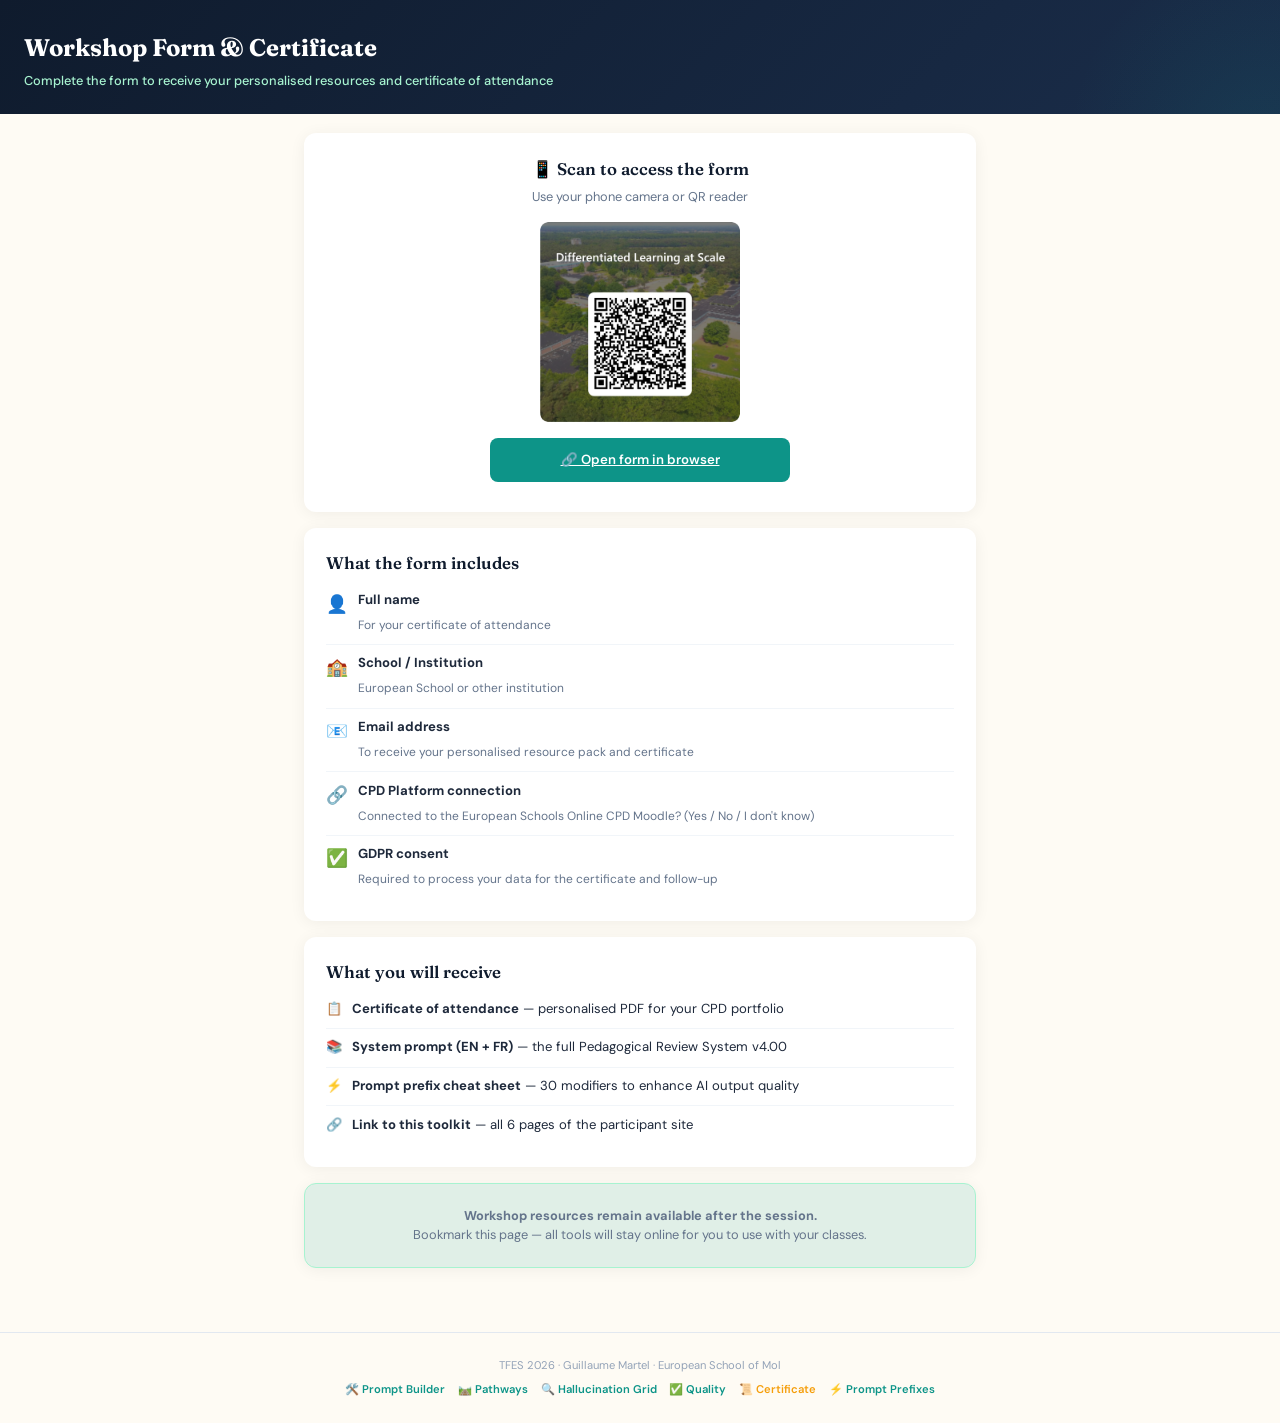
==== 04-certificate.html @ 09e6e5f2 "Add files via upload" ====
<!DOCTYPE html>
<html lang="en">
<head>
<meta charset="UTF-8">
<meta name="viewport" content="width=device-width, initial-scale=1.0">
<title>TFES 2026 &mdash; Workshop Form &amp; Certificate</title>
<link rel="stylesheet" href="assets/style.css">
</head>
<body>
<div class="header">
  <h1>Workshop Form &amp; Certificate</h1>
  <div class="subtitle">Complete the form to receive your personalised resources and certificate of attendance</div>
</div>

<div class="container" style="padding-top:1.2rem;">

  <div class="card" style="text-align:center;">
    <div class="card-title">&#128241; Scan to access the form</div>
    <div class="card-desc">Use your phone camera or QR reader</div>
    <img src="assets/qr-form.png" alt="QR code to workshop form" style="width:200px;height:200px;margin:1rem auto;display:block;border-radius:var(--radius-sm);">
    <a href="https://forms.office.com/e/zQyv4zEjBg" target="_blank" class="btn btn-primary" style="max-width:300px;margin:0.5rem auto;display:block;">&#128279; Open form in browser</a>
  </div>

  <div class="card">
    <div class="card-title">What the form includes</div>
    <div style="font-size:0.82rem;line-height:1.9;">
      <div style="display:flex;gap:0.6rem;align-items:flex-start;padding:0.4rem 0;border-bottom:1px solid var(--gray-100);">
        <span style="font-size:1.1rem;">&#128100;</span>
        <div><strong>Full name</strong><br><span style="color:var(--gray-500);font-size:0.75rem;">For your certificate of attendance</span></div>
      </div>
      <div style="display:flex;gap:0.6rem;align-items:flex-start;padding:0.4rem 0;border-bottom:1px solid var(--gray-100);">
        <span style="font-size:1.1rem;">&#127979;</span>
        <div><strong>School / Institution</strong><br><span style="color:var(--gray-500);font-size:0.75rem;">European School or other institution</span></div>
      </div>
      <div style="display:flex;gap:0.6rem;align-items:flex-start;padding:0.4rem 0;border-bottom:1px solid var(--gray-100);">
        <span style="font-size:1.1rem;">&#128231;</span>
        <div><strong>Email address</strong><br><span style="color:var(--gray-500);font-size:0.75rem;">To receive your personalised resource pack and certificate</span></div>
      </div>
      <div style="display:flex;gap:0.6rem;align-items:flex-start;padding:0.4rem 0;border-bottom:1px solid var(--gray-100);">
        <span style="font-size:1.1rem;">&#128279;</span>
        <div><strong>CPD Platform connection</strong><br><span style="color:var(--gray-500);font-size:0.75rem;">Connected to the European Schools Online CPD Moodle? (Yes / No / I don't know)</span></div>
      </div>
      <div style="display:flex;gap:0.6rem;align-items:flex-start;padding:0.4rem 0;">
        <span style="font-size:1.1rem;">&#9989;</span>
        <div><strong>GDPR consent</strong><br><span style="color:var(--gray-500);font-size:0.75rem;">Required to process your data for the certificate and follow-up</span></div>
      </div>
    </div>
  </div>

  <div class="card">
    <div class="card-title">What you will receive</div>
    <div style="font-size:0.82rem;line-height:1.9;">
      <div style="display:flex;gap:0.6rem;padding:0.4rem 0;border-bottom:1px solid var(--gray-100);">
        <span>&#128203;</span><span><strong>Certificate of attendance</strong> &mdash; personalised PDF for your CPD portfolio</span>
      </div>
      <div style="display:flex;gap:0.6rem;padding:0.4rem 0;border-bottom:1px solid var(--gray-100);">
        <span>&#128218;</span><span><strong>System prompt (EN + FR)</strong> &mdash; the full Pedagogical Review System v4.00</span>
      </div>
      <div style="display:flex;gap:0.6rem;padding:0.4rem 0;border-bottom:1px solid var(--gray-100);">
        <span>&#9889;</span><span><strong>Prompt prefix cheat sheet</strong> &mdash; 30 modifiers to enhance AI output quality</span>
      </div>
      <div style="display:flex;gap:0.6rem;padding:0.4rem 0;">
        <span>&#128279;</span><span><strong>Link to this toolkit</strong> &mdash; all 6 pages of the participant site</span>
      </div>
    </div>
  </div>

  <div class="card" style="background:var(--teal-glow);border:1px solid var(--mint);">
    <div class="card-desc" style="margin:0;text-align:center;">
      <strong>Workshop resources remain available after the session.</strong><br>
      Bookmark this page &mdash; all tools will stay online for you to use with your classes.
    </div>
  </div>

</div>
<div class="nav-footer"></div>
<script src="assets/nav.js"></script>
<script>renderNav('04-certificate.html');</script>
</body>
</html>
---- assets/style.css ----
/* === TFES 2026 Resource Pack v2 — Shared Styles === */
@import url('https://fonts.googleapis.com/css2?family=DM+Sans:ital,wght@0,400;0,500;0,600;0,700;1,400&family=Fraunces:ital,opsz,wght@0,9..144,400;0,9..144,600;0,9..144,700;1,9..144,400&display=swap');

:root {
  --navy: #0f1b2d;
  --navy-light: #1a2d4a;
  --navy-mid: #243b5e;
  --teal: #0d9488;
  --teal-light: #14b8a6;
  --teal-glow: rgba(13,148,136,0.12);
  --mint: #a7f3d0;
  --mint-light: #d1fae5;
  --gold: #f59e0b;
  --gold-light: #fbbf24;
  --gold-glow: rgba(245,158,11,0.1);
  --coral: #f43f5e;
  --coral-light: #fda4af;
  --purple: #8b5cf6;
  --purple-light: #c4b5fd;
  --purple-glow: rgba(139,92,246,0.1);
  --cream: #fefbf4;
  --gray-50: #f8fafc;
  --gray-100: #f1f5f9;
  --gray-200: #e2e8f0;
  --gray-300: #cbd5e1;
  --gray-400: #94a3b8;
  --gray-500: #64748b;
  --gray-600: #475569;
  --gray-700: #334155;
  --gray-800: #1e293b;
  --white: #ffffff;
  --radius: 12px;
  --radius-sm: 8px;
  --radius-xs: 4px;
  --shadow: 0 2px 16px rgba(0,0,0,0.06);
  --shadow-md: 0 4px 24px rgba(0,0,0,0.08);
  --shadow-lg: 0 8px 40px rgba(0,0,0,0.12);
}

* { margin:0; padding:0; box-sizing:border-box; }

body {
  font-family: 'DM Sans', -apple-system, sans-serif;
  background: var(--cream);
  color: var(--gray-800);
  line-height: 1.6;
  min-height: 100vh;
  -webkit-font-smoothing: antialiased;
}

/* === HEADER === */
.header {
  background: linear-gradient(135deg, var(--navy) 0%, var(--navy-light) 100%);
  padding: 1.8rem 1.5rem 1.4rem;
  position: relative;
  overflow: hidden;
}
.header::after {
  content:'';
  position:absolute;
  top:-60%;right:-15%;
  width:420px;height:420px;
  background:radial-gradient(circle, var(--teal-glow) 0%, transparent 65%);
  pointer-events:none;
}
.header h1 {
  font-family:'Fraunces',serif;
  color:var(--white);
  font-size:1.5rem;
  font-weight:700;
  position:relative;
  z-index:1;
}
.header .subtitle {
  color:var(--mint);
  font-size:0.8rem;
  margin-top:0.25rem;
  font-weight:500;
  position:relative;
  z-index:1;
}
.badge {
  display:inline-block;
  font-size:0.6rem;
  font-weight:700;
  padding:2px 7px;
  border-radius:20px;
  letter-spacing:0.4px;
  vertical-align:middle;
  margin-left:6px;
}
.badge-teal { background:var(--teal); color:var(--white); }
.badge-gold { background:var(--gold); color:var(--navy); }

/* === CONTAINER === */
.container {
  max-width:720px;
  margin:0 auto;
  padding:1rem 1.5rem 2rem;
}

/* === CARD === */
.card {
  background:var(--white);
  border-radius:var(--radius);
  padding:1.4rem;
  box-shadow:var(--shadow);
  margin-bottom:1rem;
}
.card-title {
  font-family:'Fraunces',serif;
  font-size:1.05rem;
  font-weight:600;
  color:var(--navy);
  margin-bottom:0.25rem;
}
.card-desc {
  font-size:0.8rem;
  color:var(--gray-500);
  margin-bottom:0.9rem;
  line-height:1.5;
}

/* === FORM === */
label {
  display:block;
  font-size:0.72rem;
  font-weight:600;
  color:var(--gray-500);
  margin-bottom:0.3rem;
  text-transform:uppercase;
  letter-spacing:0.5px;
}
input[type="text"],textarea,select {
  width:100%;
  padding:0.65rem 0.85rem;
  border:2px solid var(--gray-200);
  border-radius:var(--radius-sm);
  font-family:'DM Sans',sans-serif;
  font-size:0.88rem;
  color:var(--gray-800);
  background:var(--white);
  transition:border-color 0.2s;
  outline:none;
}
input:focus,textarea:focus,select:focus { border-color:var(--teal); }
textarea { resize:vertical;min-height:80px; }
.field-group { margin-bottom:0.9rem; }
.field-row { display:grid;grid-template-columns:1fr 1fr;gap:0.8rem; }

/* === CHIPS === */
.chip-group { display:flex;flex-wrap:wrap;gap:0.45rem;margin-bottom:0.9rem; }
.chip {
  padding:0.4rem 0.85rem;
  border:2px solid var(--gray-200);
  border-radius:24px;
  font-size:0.78rem;
  font-weight:500;
  cursor:pointer;
  transition:all 0.2s;
  background:var(--white);
  color:var(--gray-500);
  user-select:none;
}
.chip:hover { border-color:var(--teal-light); }
.chip.selected { border-color:var(--teal);background:var(--teal-glow);color:var(--teal);font-weight:600; }
.chip-hint { font-size:0.68rem;color:var(--gray-400);font-style:italic;margin-bottom:0.35rem; }

/* === TOGGLE === */
.toggle-row {
  display:flex;align-items:center;justify-content:space-between;
  padding:0.6rem 0;border-bottom:1px solid var(--gray-100);
}
.toggle-row:last-child { border-bottom:none; }
.toggle-label { font-size:0.83rem;font-weight:500; }
.toggle-sublabel { font-size:0.7rem;color:var(--gray-400); }
.toggle-switch {
  width:42px;height:23px;background:var(--gray-200);border-radius:12px;
  position:relative;cursor:pointer;transition:background 0.2s;flex-shrink:0;
}
.toggle-switch.on { background:var(--teal); }
.toggle-switch::after {
  content:'';position:absolute;top:2px;left:2px;
  width:19px;height:19px;background:var(--white);border-radius:50%;
  transition:transform 0.2s;box-shadow:0 1px 3px rgba(0,0,0,0.15);
}
.toggle-switch.on::after { transform:translateX(19px); }

/* === BUTTONS === */
.btn {
  padding:0.7rem 1.3rem;border:none;border-radius:var(--radius-sm);
  font-family:'DM Sans',sans-serif;font-size:0.83rem;font-weight:600;
  cursor:pointer;transition:all 0.2s;display:inline-flex;align-items:center;
  justify-content:center;gap:0.4rem;
}
.btn-primary { background:var(--teal);color:var(--white);width:100%; }
.btn-primary:hover { background:var(--teal-light);transform:translateY(-1px); }
.btn-primary:disabled { background:var(--gray-200);color:var(--gray-400);cursor:not-allowed;transform:none; }
.btn-gold { background:var(--gold);color:var(--navy);width:100%; }
.btn-gold:hover { background:var(--gold-light);transform:translateY(-1px); }
.btn-secondary { background:transparent;color:var(--teal);border:2px solid var(--teal); }
.btn-ghost { background:transparent;color:var(--gray-500);padding:0.5rem 0.8rem;font-size:0.78rem; }
.btn-row { display:flex;gap:0.7rem;margin-top:0.9rem; }
.btn-row .btn { flex:1; }

/* === OUTPUT BOX === */
.output-box {
  background:var(--navy);color:var(--mint);border-radius:var(--radius);
  padding:1.2rem;font-family:'DM Mono','Courier New',monospace;
  font-size:0.76rem;line-height:1.7;white-space:pre-wrap;word-break:break-word;
  max-height:55vh;overflow-y:auto;position:relative;
}
.copy-btn {
  position:sticky;top:0;float:right;
  background:var(--teal);color:var(--white);border:none;border-radius:6px;
  padding:0.35rem 0.65rem;font-size:0.7rem;font-weight:600;cursor:pointer;
  font-family:'DM Sans',sans-serif;z-index:2;
}
.copy-btn:hover { background:var(--teal-light); }

/* === TAGS === */
.tag-row { display:flex;gap:0.35rem;flex-wrap:wrap; }
.tag { font-size:0.63rem;padding:2px 7px;border-radius:12px;font-weight:600; }
.tag-bloom { background:#ede9fe;color:#5b21b6; }
.tag-udl { background:#ecfdf5;color:#065f46; }
.tag-frugal { background:#fef3c7;color:#92400e; }
.tag-new { background:#fce7f3;color:#9d174d; }

/* === UDL BAR === */
.udl-bar { display:grid;grid-template-columns:1fr 1fr 1fr;gap:0.4rem;margin-bottom:0.9rem; }
.udl-pill { text-align:center;padding:0.45rem;border-radius:var(--radius-sm);font-size:0.68rem;font-weight:600;text-transform:uppercase;letter-spacing:0.3px; }
.udl-repr { background:#dbeafe;color:#1e40af; }
.udl-action { background:#dcfce7;color:#166534; }
.udl-engage { background:#fef3c7;color:#92400e; }

/* === PATHWAY CARDS === */
.pathway-card {
  border-left:4px solid;padding:1rem 1.2rem;border-radius:0 var(--radius-sm) var(--radius-sm) 0;
  margin-bottom:0.7rem;background:var(--white);
}
.pw-discovery { border-color:#22c55e;background:#f0fdf4; }
.pw-standard { border-color:#3b82f6;background:#eff6ff; }
.pw-expert { border-color:#8b5cf6;background:#f5f3ff; }
.pw-autonomy { border-color:#f59e0b;background:#fffbeb; }
.pw-title { font-weight:700;font-size:0.9rem;margin-bottom:0.2rem; }
.pw-bloom { font-size:0.7rem;color:var(--gray-500);margin-bottom:0.4rem; }

/* === PROGRESS === */
.progress-bar { display:flex;gap:3px;margin-bottom:1rem; }
.progress-dot { flex:1;height:4px;border-radius:2px;background:var(--gray-200);transition:background 0.3s; }
.progress-dot.done { background:var(--teal); }
.progress-dot.current { background:var(--gold); }

/* === STEPS (build mode) === */
.step { display:none;animation:fadeIn 0.25s ease; }
.step.active { display:block; }
@keyframes fadeIn { from{opacity:0;transform:translateY(6px)}to{opacity:1;transform:translateY(0)} }

/* === MODE TOGGLE === */
.mode-toggle {
  display:flex;background:var(--white);border-radius:var(--radius);
  box-shadow:var(--shadow-md);margin:-1.1rem 1.5rem 0.8rem;position:relative;z-index:2;overflow:hidden;
}
.mode-btn {
  flex:1;padding:0.75rem 0.4rem;border:none;background:transparent;
  font-family:'DM Sans',sans-serif;font-size:0.78rem;font-weight:600;
  color:var(--gray-400);cursor:pointer;transition:all 0.3s;
}
.mode-btn.active { color:var(--teal);background:var(--teal-glow); }
.mode-icon { font-size:1.1rem;display:block;margin-bottom:1px; }
.mode-label { display:block;font-size:0.67rem; }

/* === LANG TOGGLE === */
.lang-toggle {
  position:absolute;top:0.6rem;right:1rem;z-index:3;
  display:flex;gap:0;border-radius:6px;overflow:hidden;border:1px solid var(--navy-mid);
}
.lang-btn {
  padding:0.25rem 0.6rem;border:none;font-size:0.65rem;font-weight:700;
  cursor:pointer;font-family:'DM Sans',sans-serif;transition:all 0.2s;
}
.lang-btn.active { background:var(--mint);color:var(--navy); }
.lang-btn:not(.active) { background:var(--navy-mid);color:var(--gray-300); }

/* === COLLAPSIBLE === */
.coll-head { display:flex;align-items:center;justify-content:space-between;cursor:pointer;padding:0.5rem 0; }
.coll-head .arrow { transition:transform 0.2s;color:var(--gray-400);font-size:0.9rem; }
.coll-head.open .arrow { transform:rotate(90deg); }
.coll-body { display:none;padding-top:0.4rem; }
.coll-body.open { display:block; }

/* === CHECKLIST (hallucination/quality) === */
.check-zone {
  border-radius:var(--radius);padding:1rem;margin-bottom:0.8rem;
}
.zone-green { background:#f0fdf4;border:1px solid #bbf7d0; }
.zone-yellow { background:#fefce8;border:1px solid #fef08a; }
.zone-orange { background:#fff7ed;border:1px solid #fed7aa; }
.zone-red { background:#fef2f2;border:1px solid #fecaca; }
.check-item {
  display:flex;align-items:flex-start;gap:0.6rem;padding:0.45rem 0;
  border-bottom:1px solid rgba(0,0,0,0.04);font-size:0.82rem;
}
.check-item:last-child { border-bottom:none; }
.check-item input[type="checkbox"] {
  width:18px;height:18px;margin-top:2px;accent-color:var(--teal);flex-shrink:0;cursor:pointer;
}
.zone-title { font-weight:700;font-size:0.85rem;margin-bottom:0.5rem;display:flex;align-items:center;gap:0.4rem; }
.zone-counter { font-size:0.7rem;color:var(--gray-400);font-weight:500; }

/* === TABS === */
.tabs { display:flex;gap:0;border-bottom:2px solid var(--gray-200);margin-bottom:1rem; }
.tab {
  padding:0.6rem 1rem;border:none;background:transparent;
  font-family:'DM Sans',sans-serif;font-size:0.8rem;font-weight:600;
  color:var(--gray-400);cursor:pointer;border-bottom:2px solid transparent;
  margin-bottom:-2px;transition:all 0.2s;
}
.tab.active { color:var(--teal);border-bottom-color:var(--teal); }
.tab-panel { display:none;animation:fadeIn 0.2s ease; }
.tab-panel.active { display:block; }

/* === NAV FOOTER === */
.nav-footer {
  text-align:center;padding:1.5rem;font-size:0.7rem;color:var(--gray-400);
  border-top:1px solid var(--gray-200);margin-top:1rem;
}
.nav-footer a { color:var(--teal);text-decoration:none;font-weight:600; }
.nav-footer a:hover { text-decoration:underline; }
.nav-footer .nav-links { display:flex;justify-content:center;gap:0.8rem;flex-wrap:wrap;margin-top:0.4rem; }
.nav-link-active { color:var(--gold) !important; }

/* === PROGRESS BAR (checklist) === */
.progress-track { height:6px;background:var(--gray-100);border-radius:3px;overflow:hidden;margin-bottom:0.6rem; }
.progress-fill { height:100%;background:var(--teal);border-radius:3px;transition:width 0.4s ease; }

/* === WARNING BOX === */
.warning-box {
  background:#fef3c7;border:1px solid #fde68a;border-radius:var(--radius-sm);
  padding:0.7rem 0.9rem;font-size:0.78rem;color:#92400e;margin-bottom:0.8rem;
}

/* === RESPONSIVE === */

/* Touch targets — all interactive elements ≥ 44px */
.btn { min-height:44px; }
.chip { min-height:40px;display:inline-flex;align-items:center;justify-content:center; }
.tab { min-height:44px; }
.check-item input[type="checkbox"] { width:22px;height:22px;cursor:pointer; }

/* Tabs scroll when too many to fit on narrow screens */
.tabs { overflow-x:auto;-webkit-overflow-scrolling:touch;flex-wrap:nowrap; }
.tab { white-space:nowrap; }

/* Reusable table scroll wrapper */
.table-scroll { overflow-x:auto;-webkit-overflow-scrolling:touch;border-radius:var(--radius-sm); }

/* ── Tablet / large phone (≤ 640px) ── */
@media(max-width:640px) {
  /* Layout */
  .field-row { grid-template-columns:1fr; }
  .header { padding:1.4rem 1.2rem 1.1rem; }
  .header h1 { font-size:1.25rem; }
  .container { padding:0.8rem 1rem 5rem; }

  /* Mode toggle: 4 buttons → 2×2 grid */
  .mode-toggle { margin:-1rem 0.8rem 0.8rem;flex-wrap:wrap; }
  .mode-btn { flex:0 0 50%;min-height:52px;border-bottom:1px solid var(--gray-100); }
  .mode-btn:nth-child(odd) { border-right:1px solid var(--gray-100); }
  .mode-icon { font-size:1rem; }
  .mode-label { font-size:0.65rem; }

  /* Buttons: stack */
  .btn-row { flex-direction:column; }
  .btn-row .btn { flex:none;width:100%; }

  /* UDL bar */
  .udl-bar { grid-template-columns:1fr; }

  /* Cards */
  .card { padding:1rem; }

  /* Chips */
  .chip { padding:0.5rem 0.9rem; }

  /* Output box */
  .output-box { max-height:40vh;font-size:0.73rem; }

  /* Nav footer */
  .nav-footer .nav-links { gap:0.5rem;font-size:0.68rem; }
}

/* ── Small phone (≤ 400px) ── */
@media(max-width:400px) {
  .mode-toggle { margin:-1rem 0.5rem 0.8rem; }
  .container { padding:0.6rem 0.75rem 5rem; }
  .header h1 { font-size:1.1rem; }
  .header .subtitle { font-size:0.74rem; }
}
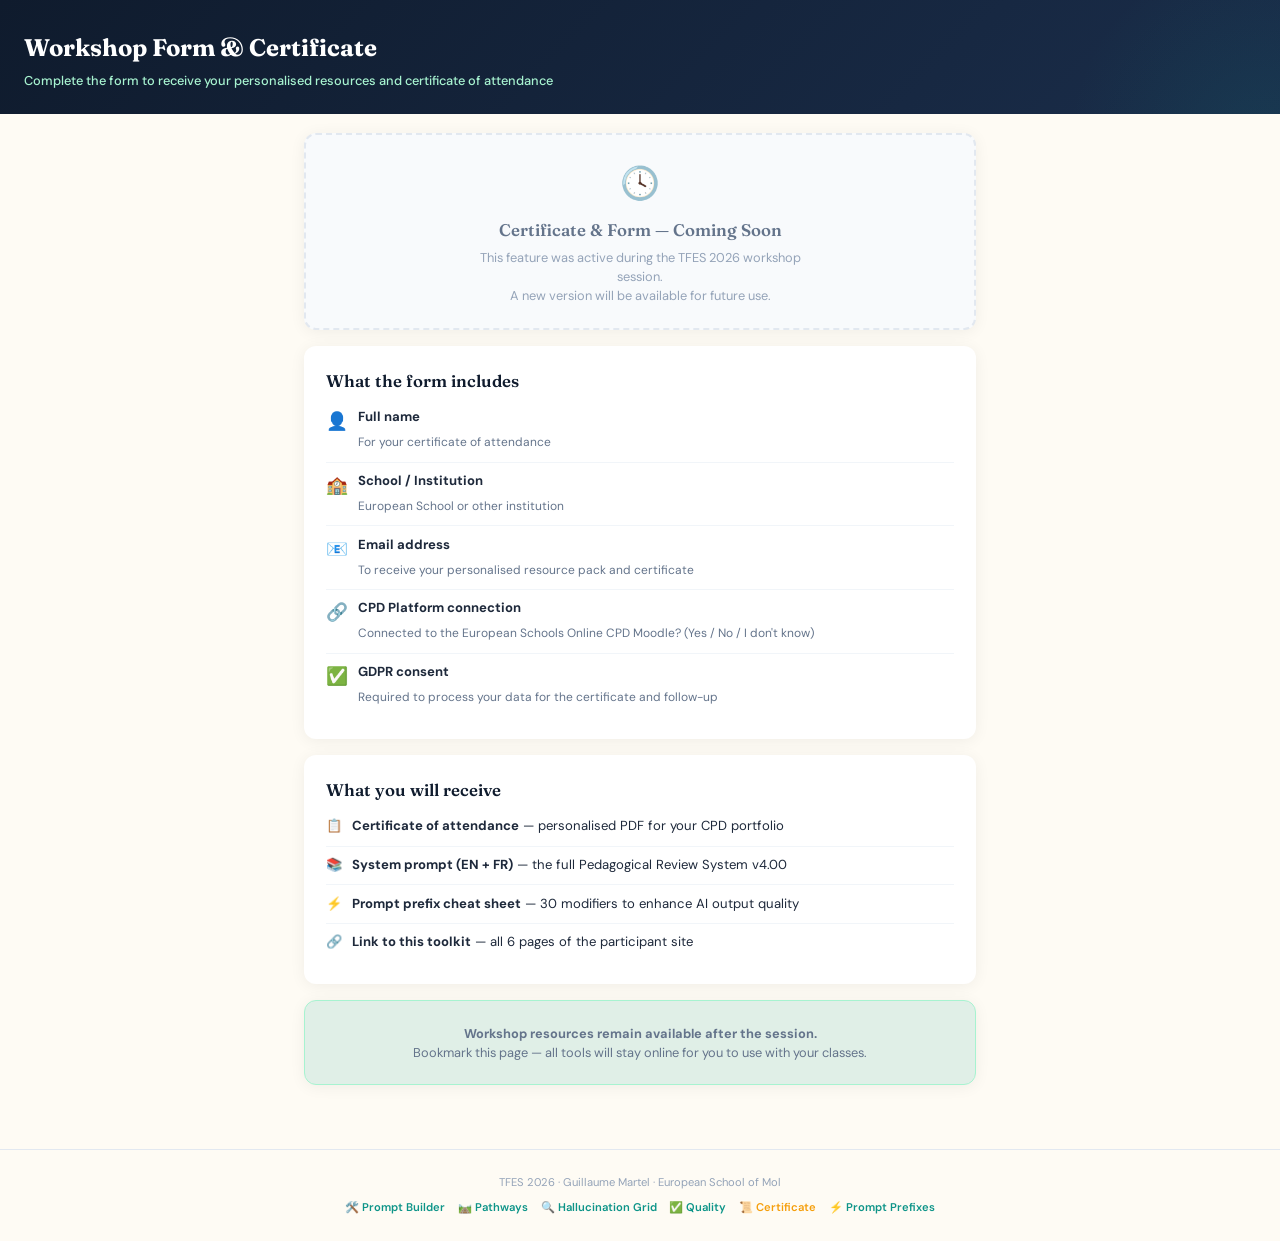
==== commit 3bbf1e2c: "Add files via upload output files : docx, md and pdf timer window : smaller on smartphone for bette" ====
--- a/04-certificate.html
+++ b/04-certificate.html
@@ -14,11 +14,13 @@
 
 <div class="container" style="padding-top:1.2rem;">
 
-  <div class="card" style="text-align:center;">
-    <div class="card-title">&#128241; Scan to access the form</div>
-    <div class="card-desc">Use your phone camera or QR reader</div>
-    <img src="assets/qr-form.png" alt="QR code to workshop form" style="width:200px;height:200px;margin:1rem auto;display:block;border-radius:var(--radius-sm);">
-    <a href="https://forms.office.com/e/zQyv4zEjBg" target="_blank" class="btn btn-primary" style="max-width:300px;margin:0.5rem auto;display:block;">&#128279; Open form in browser</a>
+  <div class="card" style="text-align:center;border:2px dashed var(--gray-200);background:var(--gray-50);">
+    <div style="font-size:2rem;margin-bottom:0.5rem;">&#128339;</div>
+    <div class="card-title" style="color:var(--gray-500);">Certificate &amp; Form &mdash; Coming Soon</div>
+    <div class="card-desc" style="color:var(--gray-400);max-width:360px;margin:0 auto;">
+      This feature was active during the TFES 2026 workshop session.<br>
+      A new version will be available for future use.
+    </div>
   </div>
 
   <div class="card">
